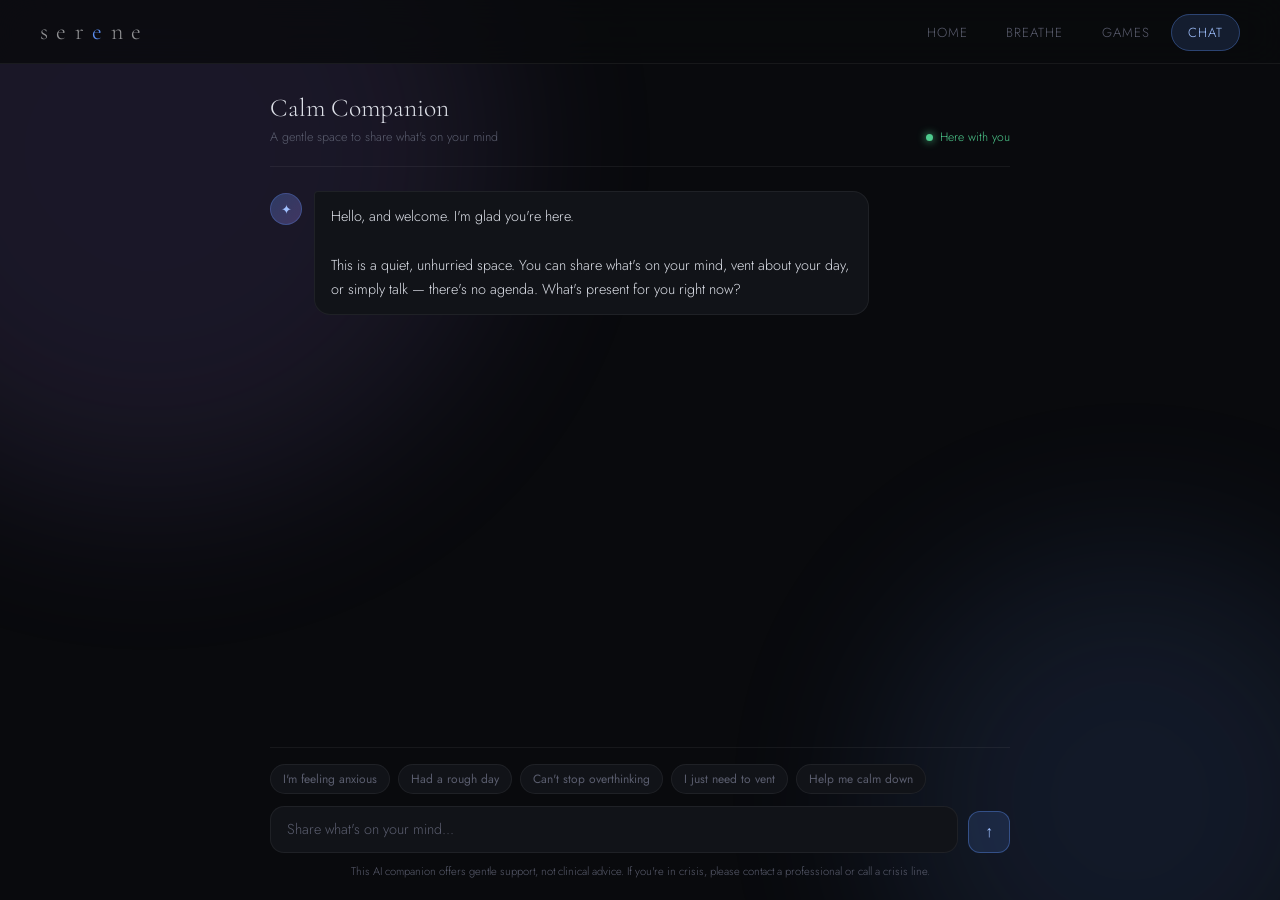
==== chat.html @ 8246d596 "feat: claude calm down app v2.0" ====
<!DOCTYPE html>
<html lang="en">
<head>
  <meta charset="UTF-8"/>
  <meta name="viewport" content="width=device-width, initial-scale=1.0"/>
  <title>Calm Chat — Serene</title>
  <link rel="stylesheet" href="style.css"/>
  <link href="https://fonts.googleapis.com/css2?family=Cormorant+Garamond:ital,wght@0,300;0,400;0,500;1,300;1,400&family=Jost:wght@300;400;500&display=swap" rel="stylesheet"/>
</head>
<body>

<div class="ambient">
  <div class="ambient-blob blob-1" style="background: var(--purple);"></div>
  <div class="ambient-blob blob-2" style="background: var(--accent);"></div>
</div>

<nav>
  <a class="nav-logo" href="index.html">ser<span>e</span>ne</a>
  <ul class="nav-links">
    <li><a href="index.html">Home</a></li>
    <li><a href="breathing.html">Breathe</a></li>
    <li><a href="games.html">Games</a></li>
    <li><a href="chat.html" class="active">Chat</a></li>
  </ul>
</nav>

<main class="page">
  <div class="chat-layout">

    <div class="chat-header">
      <div class="chat-header-left">
        <h1>Calm Companion</h1>
        <p>A gentle space to share what's on your mind</p>
      </div>
      <div class="chat-status">
        <div class="status-dot"></div>
        <span>Here with you</span>
      </div>
    </div>

    <div class="chat-messages" id="chat-messages">
      <!-- Initial AI message -->
      <div class="msg ai">
        <div class="msg-avatar ai-av">✦</div>
        <div class="msg-bubble">
          Hello, and welcome. I'm glad you're here.<br/><br/>
          This is a quiet, unhurried space. You can share what's on your mind, vent about your day, or simply talk — there's no agenda. What's present for you right now?
        </div>
      </div>
    </div>

    <div class="chat-footer">
      <div class="chat-suggestions" id="suggestions">
        <button class="suggestion-chip">I'm feeling anxious</button>
        <button class="suggestion-chip">Had a rough day</button>
        <button class="suggestion-chip">Can't stop overthinking</button>
        <button class="suggestion-chip">I just need to vent</button>
        <button class="suggestion-chip">Help me calm down</button>
      </div>
      <div class="chat-input-row">
        <textarea
          class="chat-input"
          id="chat-input"
          placeholder="Share what's on your mind..."
          rows="1"
        ></textarea>
        <button class="chat-send-btn" id="send-btn" title="Send">↑</button>
      </div>
      <div class="chat-disclaimer">
        This AI companion offers gentle support, not clinical advice. If you're in crisis, please contact a professional or call a crisis line.
      </div>
    </div>

  </div>
</main>

<script>
// ─── State ────────────────────────────────────────────────────────────────────
const SYSTEM_PROMPT = `You are a calm, warm, deeply empathetic companion on a wellness app called Serene. Your role is to provide gentle emotional support, active listening, and grounding presence.

Core principles:
- Speak with warmth, softness, and patience. Never rush.
- Validate feelings before offering any perspective or suggestion.
- Use reflective listening: mirror back what you hear without parroting.
- Never diagnose, prescribe, or give clinical advice.
- Gently suggest professional help only if the person seems in serious distress.
- Keep responses concise but meaningful — 2-4 short paragraphs at most.
- Occasionally suggest a breathing exercise or grounding technique if fitting, but don't force it.
- End most responses with a gentle, open question to keep the person talking.
- Never use jargon or clinical language. Speak like a wise, caring friend.
- If the person just wants to vent, let them. Don't problem-solve unless they ask.
- Use calming language. Avoid alarming words. Create psychological safety.`;

let conversationHistory = [];
let isTyping = false;

// ─── DOM ─────────────────────────────────────────────────────────────────────
const messagesEl = document.getElementById('chat-messages');
const inputEl    = document.getElementById('chat-input');
const sendBtn    = document.getElementById('send-btn');
const suggestions= document.getElementById('suggestions');

// ─── Suggestion chips ─────────────────────────────────────────────────────────
suggestions.querySelectorAll('.suggestion-chip').forEach(chip => {
  chip.addEventListener('click', () => {
    inputEl.value = chip.textContent;
    autoResize();
    sendMessage();
    suggestions.style.display = 'none';
  });
});

// ─── Auto-resize textarea ─────────────────────────────────────────────────────
function autoResize() {
  inputEl.style.height = 'auto';
  inputEl.style.height = Math.min(inputEl.scrollHeight, 120) + 'px';
}
inputEl.addEventListener('input', autoResize);

inputEl.addEventListener('keydown', e => {
  if (e.key === 'Enter' && !e.shiftKey) {
    e.preventDefault();
    sendMessage();
  }
});
sendBtn.addEventListener('click', sendMessage);

// ─── Add message to UI ────────────────────────────────────────────────────────
function addMessage(role, text) {
  const div = document.createElement('div');
  div.className = `msg ${role}`;

  const av = document.createElement('div');
  av.className = `msg-avatar ${role === 'ai' ? 'ai-av' : 'user-av'}`;
  av.textContent = role === 'ai' ? '✦' : 'you';

  const bubble = document.createElement('div');
  bubble.className = 'msg-bubble';
  bubble.innerHTML = text.replace(/\n/g, '<br/>');

  div.appendChild(av);
  div.appendChild(bubble);
  messagesEl.appendChild(div);
  scrollToBottom();
  return bubble;
}

function showTyping() {
  const div = document.createElement('div');
  div.className = 'msg ai';
  div.id = 'typing-indicator';

  const av = document.createElement('div');
  av.className = 'msg-avatar ai-av';
  av.textContent = '✦';

  const indicator = document.createElement('div');
  indicator.className = 'typing-indicator';
  indicator.innerHTML = `<div class="typing-dot"></div><div class="typing-dot"></div><div class="typing-dot"></div>`;

  div.appendChild(av);
  div.appendChild(indicator);
  messagesEl.appendChild(div);
  scrollToBottom();
}

function removeTyping() {
  const t = document.getElementById('typing-indicator');
  if (t) t.remove();
}

function scrollToBottom() {
  messagesEl.scrollTop = messagesEl.scrollHeight;
}

// ─── Send message ─────────────────────────────────────────────────────────────
async function sendMessage() {
  const text = inputEl.value.trim();
  if (!text || isTyping) return;

  // Hide suggestions after first message
  suggestions.style.display = 'none';

  // Add to UI + history
  addMessage('user', text);
  conversationHistory.push({ role: 'user', content: text });
  inputEl.value = '';
  inputEl.style.height = 'auto';

  isTyping = true;
  sendBtn.disabled = true;
  showTyping();

  try {
    const response = await fetch('https://api.anthropic.com/v1/messages', {
      method: 'POST',
      headers: { 'Content-Type': 'application/json' },
      body: JSON.stringify({
        model: 'claude-sonnet-4-20250514',
        max_tokens: 1000,
        system: SYSTEM_PROMPT,
        messages: conversationHistory,
      }),
    });

    const data = await response.json();
    const reply = data.content?.map(b => b.text || '').join('') || "I'm here with you. Can you tell me more?";

    removeTyping();
    addMessage('ai', reply);
    conversationHistory.push({ role: 'assistant', content: reply });

  } catch (err) {
    removeTyping();
    addMessage('ai', "I'm having a moment of quiet — could you try again? I'm here.");
    console.error(err);
  } finally {
    isTyping = false;
    sendBtn.disabled = false;
    inputEl.focus();
  }
}
</script>
</body>
</html>
---- style.css ----
/* ─── Reset ─── */
*, *::before, *::after { box-sizing: border-box; margin: 0; padding: 0; }

:root {
  --bg: #090a0d;
  --surface: #111318;
  --surface2: #181b22;
  --border: rgba(255,255,255,0.06);
  --border-hover: rgba(255,255,255,0.14);
  --text: #dde0e8;
  --text-dim: #5a5d6e;
  --text-mid: #9497a8;
  --accent: #5b8def;
  --accent-soft: rgba(91,141,239,0.15);
  --accent-glow: rgba(91,141,239,0.35);
  --green: #4ecb8d;
  --purple: #9b7de8;
  --rose: #e87d9b;
  font-size: 16px;
}

html { scroll-behavior: smooth; }

body {
  background: var(--bg);
  color: var(--text);
  font-family: 'Jost', sans-serif;
  font-weight: 300;
  min-height: 100vh;
  display: flex;
  flex-direction: column;
}

/* ─── Ambient BG ─── */
.ambient {
  position: fixed;
  top: 0; left: 0;
  width: 100%; height: 100%;
  pointer-events: none;
  z-index: 0;
  overflow: hidden;
}
.ambient-blob {
  position: absolute;
  border-radius: 50%;
  filter: blur(90px);
  opacity: 0.12;
}
.blob-1 {
  width: 700px; height: 700px;
  top: -200px; left: -200px;
  background: var(--accent);
  animation: drift 18s ease-in-out infinite alternate;
}
.blob-2 {
  width: 500px; height: 500px;
  bottom: -150px; right: -100px;
  background: var(--purple);
  animation: drift 22s ease-in-out infinite alternate-reverse;
}
.blob-3 {
  width: 400px; height: 400px;
  top: 50%; left: 50%;
  transform: translate(-50%,-50%);
  background: var(--green);
  opacity: 0.07;
  animation: drift 28s ease-in-out infinite alternate;
}

@keyframes drift {
  0%   { transform: translate(0, 0) scale(1); }
  100% { transform: translate(60px, 40px) scale(1.1); }
}

/* ─── Nav ─── */
nav {
  position: fixed;
  top: 0; left: 0; right: 0;
  z-index: 100;
  display: flex;
  align-items: center;
  justify-content: space-between;
  padding: 0 40px;
  height: 64px;
  background: rgba(9, 10, 13, 0.8);
  backdrop-filter: blur(20px);
  border-bottom: 1px solid var(--border);
}

.nav-logo {
  font-family: 'Cormorant Garamond', serif;
  font-weight: 300;
  font-size: 1.5rem;
  letter-spacing: 0.35em;
  color: rgba(255,255,255,0.55);
  text-decoration: none;
  text-transform: lowercase;
}
.nav-logo span { color: var(--accent); }

.nav-links {
  display: flex;
  gap: 4px;
  list-style: none;
}
.nav-links a {
  text-decoration: none;
  color: var(--text-dim);
  font-size: 0.82rem;
  letter-spacing: 0.08em;
  text-transform: uppercase;
  padding: 8px 16px;
  border-radius: 100px;
  border: 1px solid transparent;
  transition: all 0.2s ease;
}
.nav-links a:hover {
  color: var(--text);
  border-color: var(--border);
}
.nav-links a.active {
  color: #a0c0ff;
  background: var(--accent-soft);
  border-color: rgba(91,141,239,0.35);
}

/* ─── Page wrapper ─── */
.page {
  position: relative;
  z-index: 1;
  flex: 1;
  padding-top: 64px;
}

/* ─── Shared typography ─── */
.serif { font-family: 'Cormorant Garamond', serif; }

h1, h2, h3 { font-weight: 300; }

.eyebrow {
  font-size: 0.72rem;
  letter-spacing: 0.2em;
  text-transform: uppercase;
  color: var(--accent);
  margin-bottom: 12px;
}

/* ─── Shared section ─── */
.section {
  max-width: 1100px;
  margin: 0 auto;
  padding: 80px 40px;
}
.section-sm {
  max-width: 680px;
  margin: 0 auto;
  padding: 60px 40px;
}

/* ─── Cards ─── */
.card {
  background: var(--surface);
  border: 1px solid var(--border);
  border-radius: 16px;
  transition: border-color 0.25s, box-shadow 0.25s;
}
.card:hover {
  border-color: var(--border-hover);
  box-shadow: 0 8px 40px rgba(0,0,0,0.4);
}

/* ─── Pill badge ─── */
.pill {
  display: inline-block;
  font-size: 0.7rem;
  letter-spacing: 0.1em;
  text-transform: uppercase;
  padding: 3px 10px;
  border-radius: 100px;
  border: 1px solid;
}
.pill-blue  { color: var(--accent); border-color: rgba(91,141,239,0.4); background: rgba(91,141,239,0.08); }
.pill-green { color: var(--green);  border-color: rgba(78,203,141,0.4); background: rgba(78,203,141,0.08); }
.pill-purple{ color: var(--purple); border-color: rgba(155,125,232,0.4); background: rgba(155,125,232,0.08); }
.pill-rose  { color: var(--rose);   border-color: rgba(232,125,155,0.4); background: rgba(232,125,155,0.08); }

/* ─── Buttons ─── */
.btn {
  display: inline-flex;
  align-items: center;
  gap: 8px;
  text-decoration: none;
  font-family: 'Jost', sans-serif;
  font-weight: 400;
  font-size: 0.84rem;
  letter-spacing: 0.1em;
  text-transform: uppercase;
  padding: 12px 28px;
  border-radius: 100px;
  border: 1px solid;
  cursor: pointer;
  transition: all 0.2s ease;
  outline: none;
}
.btn-primary {
  background: var(--accent-soft);
  border-color: rgba(91,141,239,0.45);
  color: #a0c0ff;
}
.btn-primary:hover {
  background: rgba(91,141,239,0.25);
  box-shadow: 0 0 28px rgba(91,141,239,0.2);
}
.btn-ghost {
  background: transparent;
  border-color: var(--border-hover);
  color: var(--text-mid);
}
.btn-ghost:hover {
  border-color: rgba(255,255,255,0.2);
  color: var(--text);
}

/* ─── Divider ─── */
.divider {
  height: 1px;
  background: var(--border);
  margin: 0 40px;
}

/* ─── Scroll reveal ─── */
.reveal {
  opacity: 0;
  transform: translateY(24px);
  transition: opacity 0.7s ease, transform 0.7s ease;
}
.reveal.visible {
  opacity: 1;
  transform: none;
}

/* ─── Responsive nav ─── */
@media (max-width: 600px) {
  nav { padding: 0 20px; }
  .nav-links a { padding: 7px 10px; font-size: 0.74rem; }
  .section { padding: 60px 20px; }
}


/* ══════════════════════════════════════════════
   HOME PAGE
══════════════════════════════════════════════ */

.hero {
  display: flex;
  flex-direction: column;
  align-items: center;
  justify-content: center;
  text-align: center;
  min-height: calc(100vh - 64px);
  padding: 80px 40px;
  gap: 0;
}

.hero-eyebrow {
  font-size: 0.7rem;
  letter-spacing: 0.3em;
  text-transform: uppercase;
  color: var(--text-dim);
  margin-bottom: 32px;
  animation: fadeUp 1s ease both;
}

.hero-title {
  font-family: 'Cormorant Garamond', serif;
  font-size: clamp(3.5rem, 8vw, 7rem);
  font-weight: 300;
  line-height: 0.95;
  letter-spacing: -0.01em;
  color: var(--text);
  margin-bottom: 28px;
  animation: fadeUp 1s 0.1s ease both;
}
.hero-title em {
  font-style: italic;
  color: rgba(255,255,255,0.35);
}

.hero-sub {
  font-size: 1rem;
  color: var(--text-mid);
  line-height: 1.7;
  max-width: 460px;
  margin-bottom: 48px;
  animation: fadeUp 1s 0.2s ease both;
}

.hero-cards {
  display: grid;
  grid-template-columns: repeat(3, 1fr);
  gap: 16px;
  max-width: 900px;
  width: 100%;
  animation: fadeUp 1s 0.35s ease both;
}

.hero-card {
  background: var(--surface);
  border: 1px solid var(--border);
  border-radius: 20px;
  padding: 28px 24px;
  text-decoration: none;
  color: inherit;
  text-align: left;
  transition: all 0.3s ease;
  position: relative;
  overflow: hidden;
}
.hero-card::before {
  content: '';
  position: absolute;
  inset: 0;
  border-radius: 20px;
  opacity: 0;
  transition: opacity 0.3s;
}
.hero-card:hover { transform: translateY(-4px); border-color: var(--border-hover); }
.hero-card:hover::before { opacity: 1; }

.hero-card-icon {
  font-size: 1.8rem;
  margin-bottom: 16px;
  display: block;
}
.hero-card-title {
  font-family: 'Cormorant Garamond', serif;
  font-size: 1.4rem;
  font-weight: 400;
  color: var(--text);
  margin-bottom: 8px;
}
.hero-card-desc {
  font-size: 0.82rem;
  color: var(--text-dim);
  line-height: 1.6;
}
.hero-card-arrow {
  margin-top: 20px;
  font-size: 0.78rem;
  letter-spacing: 0.1em;
  color: var(--text-dim);
}

.hero-card[data-color="blue"]:hover  { box-shadow: 0 12px 50px rgba(91,141,239,0.12); border-color: rgba(91,141,239,0.3); }
.hero-card[data-color="green"]:hover { box-shadow: 0 12px 50px rgba(78,203,141,0.12); border-color: rgba(78,203,141,0.3); }
.hero-card[data-color="purple"]:hover{ box-shadow: 0 12px 50px rgba(155,125,232,0.12);border-color: rgba(155,125,232,0.3);}

/* ─── home scroll section ─── */
.home-section {
  max-width: 900px;
  margin: 0 auto;
  padding: 80px 40px;
  text-align: center;
}
.home-section-title {
  font-family: 'Cormorant Garamond', serif;
  font-size: clamp(1.8rem, 4vw, 2.8rem);
  font-weight: 300;
  margin-bottom: 16px;
  color: var(--text);
}
.home-section-sub {
  font-size: 0.9rem;
  color: var(--text-mid);
  line-height: 1.8;
  max-width: 480px;
  margin: 0 auto 40px;
}

@keyframes fadeUp {
  from { opacity: 0; transform: translateY(20px); }
  to   { opacity: 1; transform: translateY(0); }
}

@media (max-width: 700px) {
  .hero-cards { grid-template-columns: 1fr; }
}


/* ══════════════════════════════════════════════
   BREATHING PAGE
══════════════════════════════════════════════ */

.breathe-layout {
  max-width: 600px;
  margin: 0 auto;
  padding: 40px 20px 80px;
  display: flex;
  flex-direction: column;
  align-items: center;
  gap: 24px;
}

.breathe-heading {
  text-align: center;
  padding: 40px 0 0;
}
.breathe-heading h1 {
  font-family: 'Cormorant Garamond', serif;
  font-size: 2.2rem;
  font-weight: 300;
  letter-spacing: 0.04em;
  color: var(--text);
  margin-bottom: 6px;
}
.breathe-heading p {
  font-size: 0.84rem;
  color: var(--text-dim);
  letter-spacing: 0.04em;
}

.technique-strip {
  display: flex;
  gap: 8px;
  flex-wrap: wrap;
  justify-content: center;
}
.technique-btn {
  background: var(--surface);
  border: 1px solid var(--border);
  color: var(--text-dim);
  font-family: 'Jost', sans-serif;
  font-weight: 400;
  font-size: 0.78rem;
  letter-spacing: 0.05em;
  padding: 7px 16px;
  border-radius: 100px;
  cursor: pointer;
  transition: all 0.25s ease;
  outline: none;
}
.technique-btn:hover { border-color: var(--border-hover); color: var(--text); }
.technique-btn.active {
  background: var(--accent-soft);
  border-color: rgba(91,141,239,0.5);
  color: #a0c0ff;
}

.duration-strip {
  display: flex;
  gap: 6px;
  background: var(--surface);
  border: 1px solid var(--border);
  border-radius: 100px;
  padding: 4px;
}
.dur-btn {
  background: transparent;
  border: none;
  color: var(--text-dim);
  font-family: 'Jost', sans-serif;
  font-size: 0.78rem;
  font-weight: 400;
  padding: 5px 16px;
  border-radius: 100px;
  cursor: pointer;
  transition: all 0.2s ease;
  outline: none;
}
.dur-btn:hover { color: var(--text); }
.dur-btn.active { background: rgba(91,141,239,0.2); color: #a0c0ff; }

.orb-wrapper {
  position: relative;
  width: 300px;
  height: 300px;
  display: flex;
  align-items: center;
  justify-content: center;
}
.orb-ring {
  position: absolute;
  border-radius: 50%;
  border: 1px solid rgba(91,141,239,0.1);
  transform: scale(var(--orb-scale, 1));
  transition: transform var(--phase-duration, 4s) var(--phase-ease, ease-in-out);
}
.ring-1 { width: 230px; height: 230px; opacity: 0.6; }
.ring-2 { width: 270px; height: 270px; opacity: 0.3; }
.ring-3 { width: 300px; height: 300px; opacity: 0.12; }

.orb {
  position: relative;
  width: 170px; height: 170px;
  border-radius: 50%;
  transform: scale(var(--orb-scale, 1));
  transition: transform var(--phase-duration, 4s) var(--phase-ease, ease-in-out);
  will-change: transform;
}
.orb::before {
  content: '';
  position: absolute;
  inset: -2px;
  border-radius: 50%;
  background: conic-gradient(from 0deg, rgba(91,141,239,0.6), rgba(120,80,220,0.4), rgba(60,180,220,0.6), rgba(91,141,239,0.6));
  filter: blur(1px);
  opacity: 0.85;
  animation: orbspin 8s linear infinite;
}
.orb-core {
  position: absolute;
  inset: 2px;
  border-radius: 50%;
  background: radial-gradient(circle at 35% 35%, rgba(120,160,255,0.35), rgba(60,100,200,0.22) 40%, rgba(14,18,40,0.95) 100%);
  box-shadow: inset 0 0 40px rgba(91,141,239,0.3), 0 0 60px rgba(91,141,239,0.15), 0 0 120px rgba(91,141,239,0.07);
}
.phase-info {
  position: absolute;
  bottom: -8px;
  left: 50%;
  transform: translateX(-50%);
  text-align: center;
  white-space: nowrap;
}
.phase-label {
  font-family: 'Cormorant Garamond', serif;
  font-size: 1.1rem;
  font-weight: 300;
  letter-spacing: 0.15em;
  color: rgba(255,255,255,0.75);
  text-transform: lowercase;
}
.phase-count {
  font-size: 0.72rem;
  color: var(--text-dim);
  letter-spacing: 0.1em;
  margin-top: 2px;
  min-height: 16px;
}

.session-timer {
  font-family: 'Cormorant Garamond', serif;
  font-size: 3rem;
  font-weight: 300;
  letter-spacing: 0.04em;
  color: rgba(255,255,255,0.85);
}

.breathe-controls {
  display: flex;
  align-items: center;
  gap: 12px;
}
.btn-breathe {
  background: var(--accent-soft);
  border: 1px solid rgba(91,141,239,0.4);
  color: #a0c0ff;
  font-family: 'Jost', sans-serif;
  font-weight: 400;
  font-size: 0.84rem;
  letter-spacing: 0.12em;
  text-transform: uppercase;
  padding: 12px 40px;
  border-radius: 100px;
  cursor: pointer;
  transition: all 0.25s ease;
  outline: none;
}
.btn-breathe:hover { background: rgba(91,141,239,0.25); box-shadow: 0 0 28px rgba(91,141,239,0.18); }
.btn-breathe.running {
  background: rgba(200,100,100,0.08);
  border-color: rgba(200,100,100,0.35);
  color: rgba(255,160,160,0.85);
}
.btn-reset-b {
  background: var(--surface);
  border: 1px solid var(--border);
  color: var(--text-dim);
  font-size: 1.1rem;
  width: 38px; height: 38px;
  border-radius: 50%;
  cursor: pointer;
  transition: all 0.2s ease;
  outline: none;
  display: flex; align-items: center; justify-content: center;
}
.btn-reset-b:hover { color: var(--text); border-color: var(--border-hover); }

.technique-desc {
  text-align: center;
  font-size: 0.8rem;
  color: var(--text-dim);
  line-height: 1.75;
  max-width: 380px;
  min-height: 48px;
  letter-spacing: 0.02em;
}

@keyframes orbspin {
  from { transform: rotate(0deg); }
  to   { transform: rotate(360deg); }
}
@keyframes idle-breathe {
  0%,100% { transform: scale(1); }
  50%      { transform: scale(1.07); }
}
.orb.idle { animation: idle-breathe 4s ease-in-out infinite; }


/* ══════════════════════════════════════════════
   GAMES PAGE
══════════════════════════════════════════════ */

.games-header {
  text-align: center;
  padding: 60px 20px 0;
}
.games-header h1 {
  font-family: 'Cormorant Garamond', serif;
  font-size: clamp(2rem, 5vw, 3.5rem);
  font-weight: 300;
  margin-bottom: 10px;
}
.games-header p {
  font-size: 0.88rem;
  color: var(--text-mid);
  max-width: 440px;
  margin: 0 auto;
  line-height: 1.7;
}

.games-grid {
  display: grid;
  grid-template-columns: repeat(auto-fill, minmax(280px, 1fr));
  gap: 16px;
  max-width: 1100px;
  margin: 0 auto;
  padding: 48px 40px 80px;
}

.game-card {
  background: var(--surface);
  border: 1px solid var(--border);
  border-radius: 18px;
  overflow: hidden;
  text-decoration: none;
  color: inherit;
  display: flex;
  flex-direction: column;
  transition: all 0.3s ease;
  cursor: pointer;
}
.game-card:hover {
  border-color: var(--border-hover);
  transform: translateY(-3px);
  box-shadow: 0 12px 40px rgba(0,0,0,0.5);
}

.game-thumb {
  height: 130px;
  display: flex;
  align-items: center;
  justify-content: center;
  font-size: 3rem;
  position: relative;
  overflow: hidden;
}
.game-thumb-inner {
  position: absolute;
  inset: 0;
  display: flex;
  align-items: center;
  justify-content: center;
}

.game-body {
  padding: 18px 20px 20px;
  flex: 1;
  display: flex;
  flex-direction: column;
  gap: 6px;
}
.game-title {
  font-family: 'Cormorant Garamond', serif;
  font-size: 1.2rem;
  font-weight: 400;
  color: var(--text);
}
.game-desc {
  font-size: 0.79rem;
  color: var(--text-dim);
  line-height: 1.65;
  flex: 1;
}
.game-footer {
  display: flex;
  align-items: center;
  justify-content: space-between;
  margin-top: 14px;
}
.game-link-btn {
  font-size: 0.75rem;
  letter-spacing: 0.08em;
  text-transform: uppercase;
  color: var(--text-mid);
  text-decoration: none;
  display: flex;
  align-items: center;
  gap: 6px;
  transition: color 0.2s;
}
.game-link-btn:hover { color: var(--text); }

/* Embedded game area */
.game-embed-section {
  max-width: 1100px;
  margin: 0 auto;
  padding: 0 40px 80px;
}
.embed-title {
  font-family: 'Cormorant Garamond', serif;
  font-size: 1.5rem;
  font-weight: 300;
  margin-bottom: 16px;
  color: var(--text);
}
.embed-box {
  border-radius: 16px;
  overflow: hidden;
  border: 1px solid var(--border);
  background: var(--surface);
  aspect-ratio: 16/9;
}
.embed-box iframe {
  width: 100%; height: 100%;
  border: none;
  display: block;
}

@media (max-width: 600px) {
  .games-grid { padding: 32px 16px 60px; }
  .game-embed-section { padding: 0 16px 60px; }
}


/* ══════════════════════════════════════════════
   CHAT PAGE
══════════════════════════════════════════════ */

.chat-layout {
  max-width: 780px;
  margin: 0 auto;
  height: calc(100vh - 64px);
  display: flex;
  flex-direction: column;
  padding: 0 20px;
}

.chat-header {
  padding: 28px 0 20px;
  border-bottom: 1px solid var(--border);
  display: flex;
  align-items: flex-end;
  justify-content: space-between;
  flex-shrink: 0;
}
.chat-header-left h1 {
  font-family: 'Cormorant Garamond', serif;
  font-size: 1.6rem;
  font-weight: 300;
  margin-bottom: 4px;
}
.chat-header-left p {
  font-size: 0.79rem;
  color: var(--text-dim);
}
.chat-status {
  display: flex;
  align-items: center;
  gap: 7px;
  font-size: 0.76rem;
  color: var(--green);
}
.status-dot {
  width: 7px; height: 7px;
  border-radius: 50%;
  background: var(--green);
  box-shadow: 0 0 8px var(--green);
  animation: pulse-dot 2s ease-in-out infinite;
}
@keyframes pulse-dot {
  0%,100% { opacity: 1; }
  50%      { opacity: 0.4; }
}

.chat-messages {
  flex: 1;
  overflow-y: auto;
  padding: 24px 0;
  display: flex;
  flex-direction: column;
  gap: 20px;
  scrollbar-width: thin;
  scrollbar-color: var(--surface2) transparent;
}

.msg {
  display: flex;
  gap: 12px;
  animation: fadeUp 0.4s ease both;
}
.msg.user { flex-direction: row-reverse; }

.msg-avatar {
  width: 32px; height: 32px;
  border-radius: 50%;
  flex-shrink: 0;
  display: flex;
  align-items: center;
  justify-content: center;
  font-size: 0.8rem;
  margin-top: 2px;
}
.msg-avatar.ai-av {
  background: linear-gradient(135deg, rgba(91,141,239,0.3), rgba(155,125,232,0.3));
  border: 1px solid rgba(91,141,239,0.3);
  color: #a0c0ff;
}
.msg-avatar.user-av {
  background: var(--surface2);
  border: 1px solid var(--border);
  color: var(--text-mid);
}

.msg-bubble {
  max-width: 75%;
  padding: 12px 16px;
  border-radius: 16px;
  font-size: 0.9rem;
  line-height: 1.7;
  border: 1px solid var(--border);
}
.msg.ai .msg-bubble {
  background: var(--surface);
  border-radius: 4px 16px 16px 16px;
  color: var(--text);
}
.msg.user .msg-bubble {
  background: rgba(91,141,239,0.12);
  border-color: rgba(91,141,239,0.25);
  border-radius: 16px 4px 16px 16px;
  color: var(--text);
}

.typing-indicator {
  display: flex;
  gap: 5px;
  align-items: center;
  padding: 14px 16px;
  background: var(--surface);
  border: 1px solid var(--border);
  border-radius: 4px 16px 16px 16px;
  width: fit-content;
}
.typing-dot {
  width: 6px; height: 6px;
  border-radius: 50%;
  background: var(--text-dim);
  animation: typing-bounce 1.2s ease-in-out infinite;
}
.typing-dot:nth-child(2) { animation-delay: 0.2s; }
.typing-dot:nth-child(3) { animation-delay: 0.4s; }
@keyframes typing-bounce {
  0%,60%,100% { transform: translateY(0); opacity: 0.4; }
  30%          { transform: translateY(-6px); opacity: 1; }
}

.chat-footer {
  padding: 16px 0 20px;
  border-top: 1px solid var(--border);
  flex-shrink: 0;
}
.chat-suggestions {
  display: flex;
  gap: 8px;
  flex-wrap: wrap;
  margin-bottom: 12px;
}
.suggestion-chip {
  background: var(--surface);
  border: 1px solid var(--border);
  color: var(--text-dim);
  font-family: 'Jost', sans-serif;
  font-size: 0.75rem;
  padding: 5px 12px;
  border-radius: 100px;
  cursor: pointer;
  transition: all 0.2s;
  outline: none;
  white-space: nowrap;
}
.suggestion-chip:hover { border-color: var(--border-hover); color: var(--text); }

.chat-input-row {
  display: flex;
  gap: 10px;
  align-items: flex-end;
}
.chat-input {
  flex: 1;
  background: var(--surface);
  border: 1px solid var(--border);
  border-radius: 14px;
  color: var(--text);
  font-family: 'Jost', sans-serif;
  font-size: 0.9rem;
  font-weight: 300;
  padding: 12px 16px;
  resize: none;
  outline: none;
  line-height: 1.5;
  max-height: 120px;
  transition: border-color 0.2s;
  scrollbar-width: none;
}
.chat-input:focus { border-color: rgba(91,141,239,0.4); }
.chat-input::placeholder { color: var(--text-dim); }

.chat-send-btn {
  width: 42px; height: 42px;
  flex-shrink: 0;
  background: var(--accent-soft);
  border: 1px solid rgba(91,141,239,0.4);
  border-radius: 12px;
  color: #a0c0ff;
  cursor: pointer;
  transition: all 0.2s;
  outline: none;
  display: flex;
  align-items: center;
  justify-content: center;
  font-size: 1rem;
}
.chat-send-btn:hover { background: rgba(91,141,239,0.25); box-shadow: 0 0 20px rgba(91,141,239,0.15); }
.chat-send-btn:disabled { opacity: 0.4; cursor: not-allowed; }

.chat-disclaimer {
  text-align: center;
  font-size: 0.7rem;
  color: var(--text-dim);
  margin-top: 10px;
  line-height: 1.5;
}
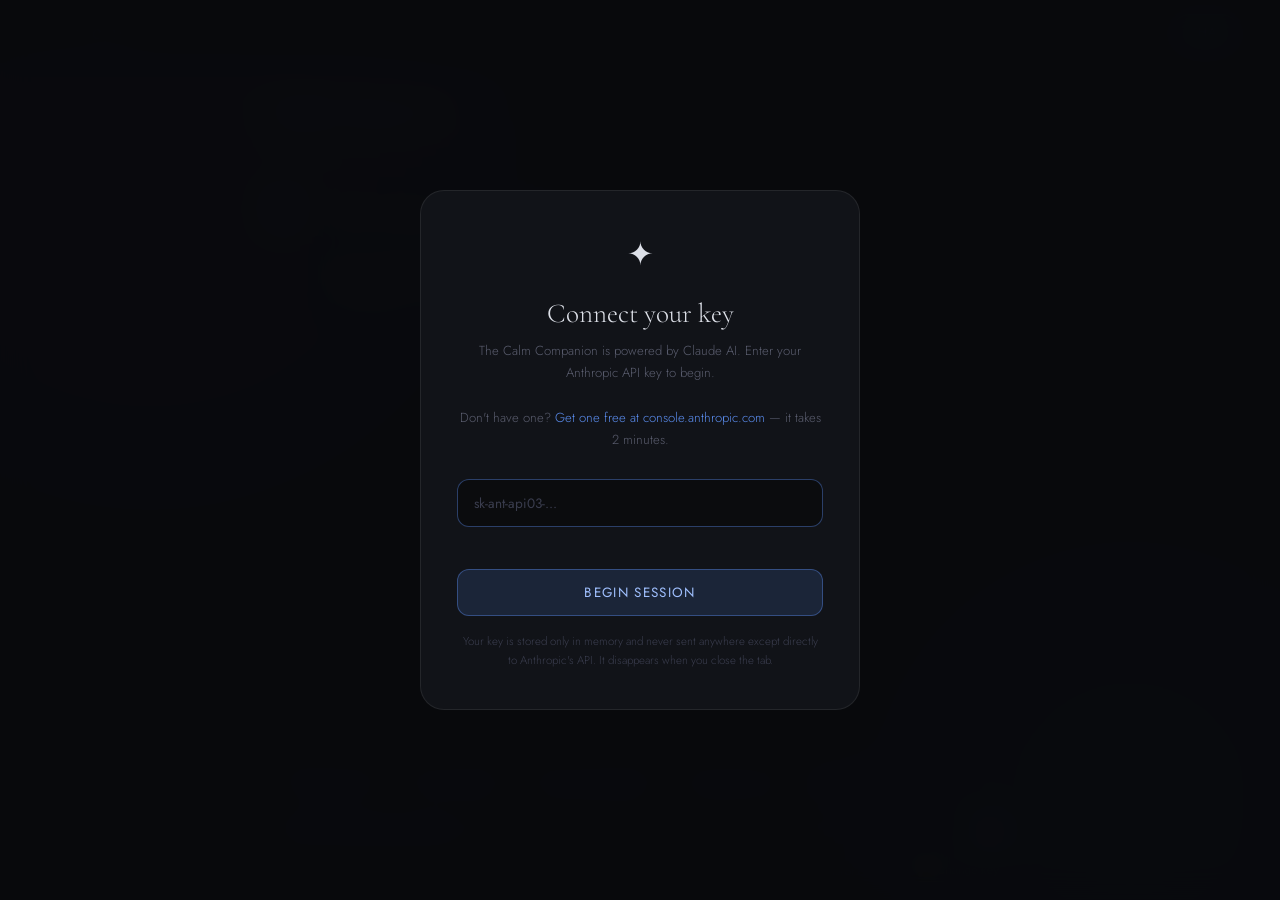
==== commit d9949d6c: "feat: add api verification to chat" ====
--- a/chat.html
+++ b/chat.html
@@ -6,8 +6,112 @@
   <title>Calm Chat — Serene</title>
   <link rel="stylesheet" href="style.css"/>
   <link href="https://fonts.googleapis.com/css2?family=Cormorant+Garamond:ital,wght@0,300;0,400;0,500;1,300;1,400&family=Jost:wght@300;400;500&display=swap" rel="stylesheet"/>
+  <style>
+    /* ─── API Key Gate ─── */
+    .api-gate {
+      position: fixed; inset: 0; z-index: 999;
+      background: rgba(9,10,13,0.96);
+      backdrop-filter: blur(16px);
+      display: flex; align-items: center; justify-content: center;
+      padding: 24px;
+    }
+    .api-gate-box {
+      background: #111318;
+      border: 1px solid rgba(255,255,255,0.08);
+      border-radius: 24px;
+      padding: 40px 36px;
+      max-width: 440px; width: 100%;
+      text-align: center;
+    }
+    .api-gate-icon { font-size: 2rem; margin-bottom: 20px; }
+    .api-gate-title {
+      font-family: 'Cormorant Garamond', serif;
+      font-size: 1.7rem; font-weight: 300;
+      color: #dde0e8; margin-bottom: 10px;
+    }
+    .api-gate-desc {
+      font-size: 0.82rem; color: #5a5d6e;
+      line-height: 1.7; margin-bottom: 28px;
+    }
+    .api-gate-desc a { color: #5b8def; text-decoration: none; }
+    .api-gate-desc a:hover { text-decoration: underline; }
+    .api-key-input {
+      width: 100%;
+      background: #0b0c0e;
+      border: 1px solid rgba(255,255,255,0.08);
+      border-radius: 12px;
+      color: #dde0e8;
+      font-family: 'Jost', monospace;
+      font-size: 0.85rem;
+      padding: 13px 16px;
+      outline: none;
+      margin-bottom: 12px;
+      transition: border-color 0.2s;
+      letter-spacing: 0.04em;
+    }
+    .api-key-input:focus { border-color: rgba(91,141,239,0.4); }
+    .api-key-input::placeholder { color: #3a3d4e; letter-spacing: 0; }
+    .api-gate-error {
+      font-size: 0.76rem; color: #e87d9b;
+      margin-bottom: 12px; min-height: 18px;
+    }
+    .api-gate-btn {
+      width: 100%;
+      background: rgba(91,141,239,0.15);
+      border: 1px solid rgba(91,141,239,0.4);
+      color: #a0c0ff;
+      font-family: 'Jost', sans-serif;
+      font-size: 0.84rem; letter-spacing: 0.1em;
+      text-transform: uppercase;
+      padding: 13px;
+      border-radius: 12px;
+      cursor: pointer;
+      transition: all 0.2s;
+      outline: none;
+    }
+    .api-gate-btn:hover { background: rgba(91,141,239,0.25); }
+    .api-gate-note {
+      font-size: 0.72rem; color: #3a3d4e;
+      margin-top: 16px; line-height: 1.6;
+    }
+    .key-badge {
+      display: inline-flex; align-items: center; gap: 6px;
+      font-size: 0.73rem; color: #5a5d6e;
+      background: #0b0c0e; border: 1px solid rgba(255,255,255,0.06);
+      border-radius: 100px; padding: 4px 10px;
+      cursor: pointer; transition: all 0.2s; margin-top: 8px;
+      position: absolute; bottom: 18px; right: 20px;
+    }
+    .key-badge:hover { color: #9497a8; border-color: rgba(255,255,255,0.12); }
+    .chat-layout { position: relative; }
+  </style>
 </head>
 <body>
+
+<!-- API Key Gate -->
+<div class="api-gate" id="api-gate">
+  <div class="api-gate-box">
+    <div class="api-gate-icon">✦</div>
+    <div class="api-gate-title">Connect your key</div>
+    <div class="api-gate-desc">
+      The Calm Companion is powered by Claude AI. Enter your Anthropic API key to begin.<br/><br/>
+      Don't have one? <a href="https://console.anthropic.com/" target="_blank">Get one free at console.anthropic.com</a> — it takes 2 minutes.
+    </div>
+    <input
+      class="api-key-input"
+      id="api-key-input"
+      type="password"
+      placeholder="sk-ant-api03-..."
+      autocomplete="off"
+      spellcheck="false"
+    />
+    <div class="api-gate-error" id="api-gate-error"></div>
+    <button class="api-gate-btn" id="api-gate-btn">Begin Session</button>
+    <div class="api-gate-note">
+      Your key is stored only in memory and never sent anywhere except directly to Anthropic's API. It disappears when you close the tab.
+    </div>
+  </div>
+</div>
 
 <div class="ambient">
   <div class="ambient-blob blob-1" style="background: var(--purple);"></div>
@@ -26,6 +130,7 @@
 
 <main class="page">
   <div class="chat-layout">
+    <button class="key-badge" id="change-key-btn" title="Change API key">🔑 Change key</button>
 
     <div class="chat-header">
       <div class="chat-header-left">
@@ -93,12 +198,77 @@
 
 let conversationHistory = [];
 let isTyping = false;
+let apiKey = '';
 
 // ─── DOM ─────────────────────────────────────────────────────────────────────
-const messagesEl = document.getElementById('chat-messages');
-const inputEl    = document.getElementById('chat-input');
-const sendBtn    = document.getElementById('send-btn');
-const suggestions= document.getElementById('suggestions');
+const messagesEl    = document.getElementById('chat-messages');
+const inputEl       = document.getElementById('chat-input');
+const sendBtn       = document.getElementById('send-btn');
+const suggestions   = document.getElementById('suggestions');
+const apiGate       = document.getElementById('api-gate');
+const apiKeyInput   = document.getElementById('api-key-input');
+const apiGateBtn    = document.getElementById('api-gate-btn');
+const apiGateError  = document.getElementById('api-gate-error');
+const changeKeyBtn  = document.getElementById('change-key-btn');
+
+// ─── API Key Gate ─────────────────────────────────────────────────────────────
+function openGate() {
+  apiGate.style.display = 'flex';
+  apiKeyInput.value = '';
+  apiGateError.textContent = '';
+  setTimeout(() => apiKeyInput.focus(), 100);
+}
+
+function closeGate() {
+  apiGate.style.display = 'none';
+  inputEl.focus();
+}
+
+apiGateBtn.addEventListener('click', submitKey);
+apiKeyInput.addEventListener('keydown', e => { if (e.key === 'Enter') submitKey(); });
+changeKeyBtn.addEventListener('click', openGate);
+
+async function submitKey() {
+  const val = apiKeyInput.value.trim();
+  if (!val) { apiGateError.textContent = 'Please enter your API key.'; return; }
+  if (!val.startsWith('sk-ant-')) { apiGateError.textContent = 'That doesn\'t look like an Anthropic key (should start with sk-ant-).'; return; }
+
+  // Quick test call
+  apiGateBtn.textContent = 'Connecting...';
+  apiGateBtn.disabled = true;
+  apiGateError.textContent = '';
+
+  try {
+    const res = await fetch('https://api.anthropic.com/v1/messages', {
+      method: 'POST',
+      headers: {
+        'Content-Type': 'application/json',
+        'x-api-key': val,
+        'anthropic-version': '2023-06-01',
+        'anthropic-dangerous-direct-browser-access': 'true',
+      },
+      body: JSON.stringify({
+        model: 'claude-haiku-4-5-20251001',
+        max_tokens: 10,
+        messages: [{ role: 'user', content: 'hi' }],
+      }),
+    });
+
+    if (res.status === 401) { throw new Error('Invalid API key. Please check and try again.'); }
+    if (!res.ok) { throw new Error(`API error (${res.status}). Please try again.`); }
+
+    apiKey = val;
+    closeGate();
+  } catch (err) {
+    apiGateError.textContent = err.message || 'Could not connect. Check your key and try again.';
+  } finally {
+    apiGateBtn.textContent = 'Begin Session';
+    apiGateBtn.disabled = false;
+  }
+}
+
+// Open gate on load
+openGate();
 
 // ─── Suggestion chips ─────────────────────────────────────────────────────────
 suggestions.querySelectorAll('.suggestion-chip').forEach(chip => {
@@ -194,7 +364,12 @@
   try {
     const response = await fetch('https://api.anthropic.com/v1/messages', {
       method: 'POST',
-      headers: { 'Content-Type': 'application/json' },
+      headers: {
+        'Content-Type': 'application/json',
+        'x-api-key': apiKey,
+        'anthropic-version': '2023-06-01',
+        'anthropic-dangerous-direct-browser-access': 'true',
+      },
       body: JSON.stringify({
         model: 'claude-sonnet-4-20250514',
         max_tokens: 1000,
@@ -204,6 +379,17 @@
     });
 
     const data = await response.json();
+
+    if (!response.ok) {
+      if (response.status === 401) {
+        removeTyping();
+        openGate();
+        apiGateError.textContent = 'Your key was rejected. Please re-enter it.';
+        return;
+      }
+      throw new Error(`API ${response.status}`);
+    }
+
     const reply = data.content?.map(b => b.text || '').join('') || "I'm here with you. Can you tell me more?";
 
     removeTyping();
@@ -212,7 +398,7 @@
 
   } catch (err) {
     removeTyping();
-    addMessage('ai', "I'm having a moment of quiet — could you try again? I'm here.");
+    addMessage('ai', "Something went quiet on my end. Could you try sending that again?");
     console.error(err);
   } finally {
     isTyping = false;
